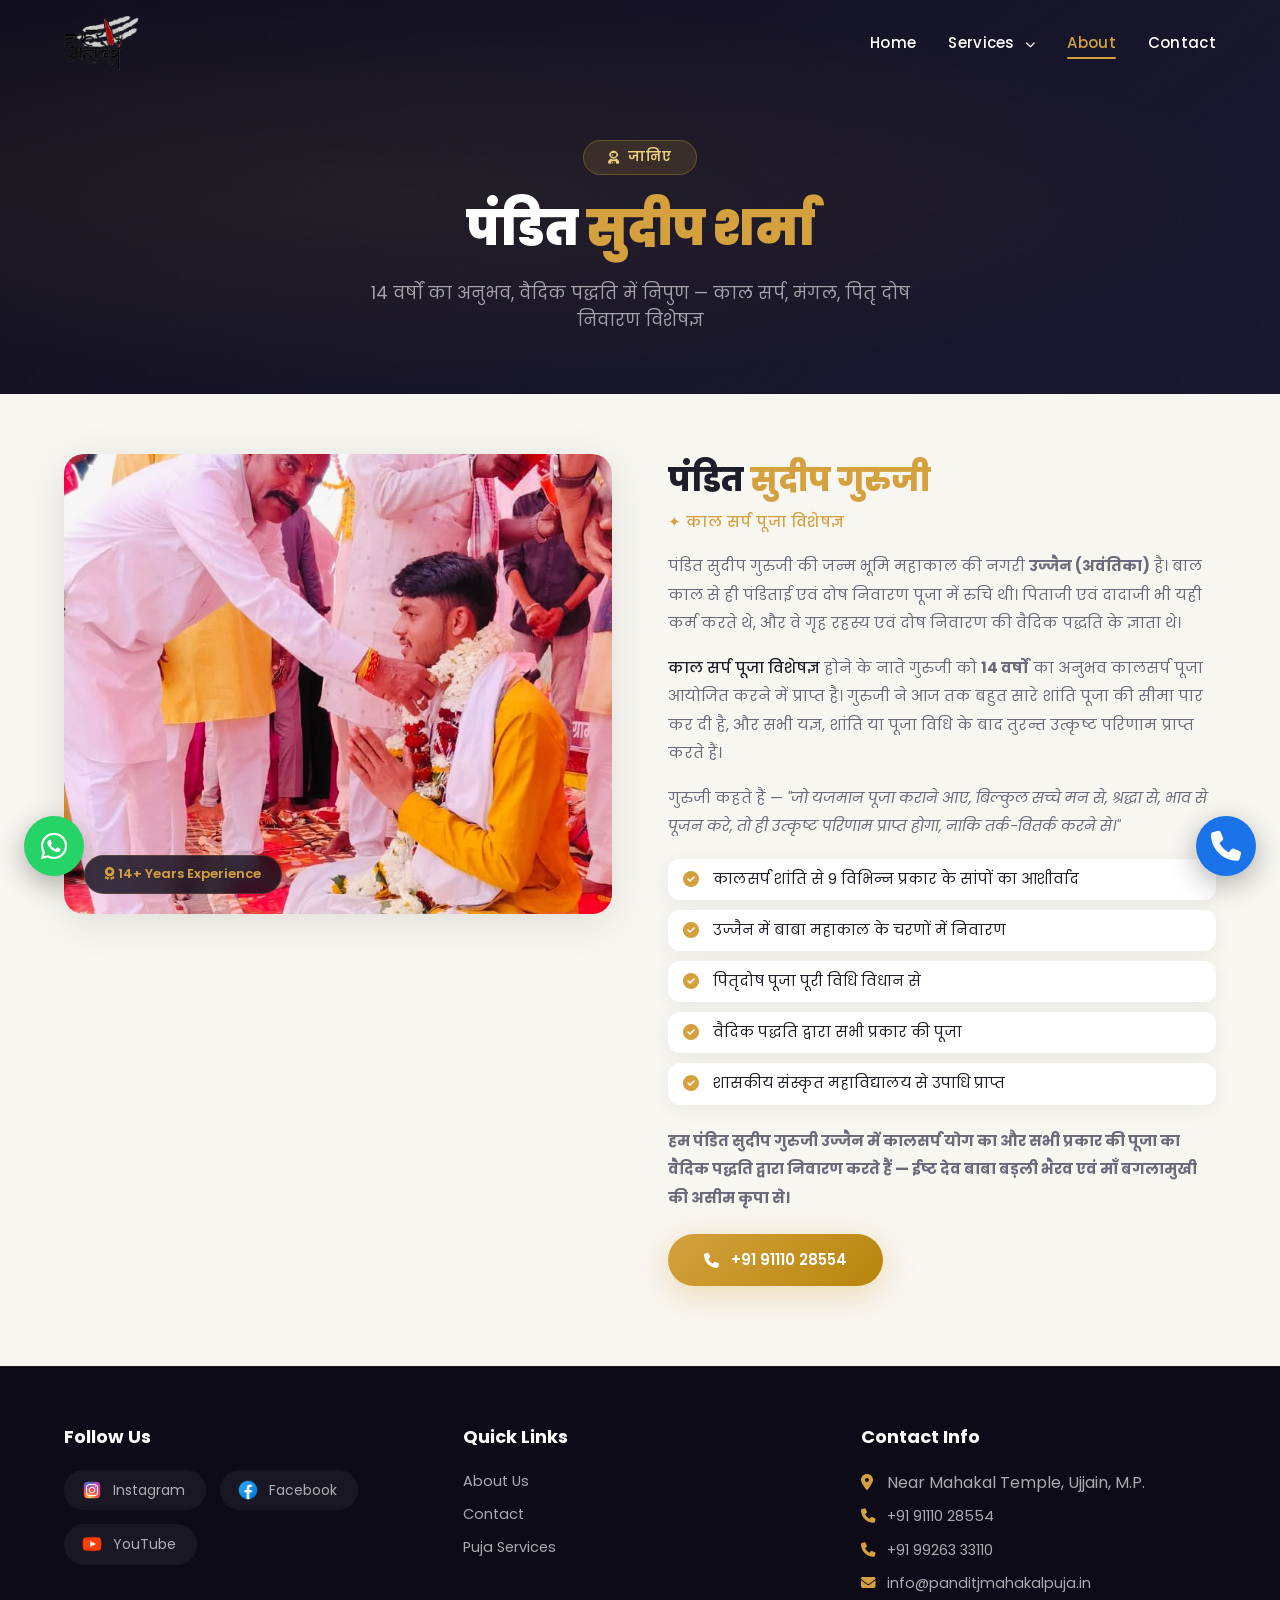
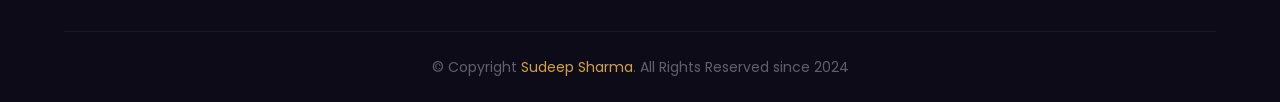
==== About.html @ 3cc4e901 "Initial commit for kaalsarpdosujjain application" ====
<!DOCTYPE html>
<html lang="hi">
<head>
    <meta charset="UTF-8" />
    <meta name="viewport" content="width=device-width, initial-scale=1.0" />
    <title>About - पंडित सुदीप शर्मा | काल सर्प दोष पूजा उज्जैन</title>
    <link href="https://fonts.googleapis.com/css2?family=Annapurna+SIL:wght@400;700&family=Poppins:wght@300;400;500;600;700;800;900&display=swap" rel="stylesheet" />
    <link rel="stylesheet" href="https://cdnjs.cloudflare.com/ajax/libs/font-awesome/6.5.0/css/all.min.css" />
    <style>
        /* ============================================================
                   ROOT VARIABLES – PROFESSIONAL COLOR PALETTE
                   ============================================================ */
        :root {
            --gold: #d4a13e;
            --gold-dark: #b8860b;
            --gold-light: #f0d080;
            --gold-glow: rgba(212, 161, 62, 0.30);
            --dark: #0d0b18;
            --dark-soft: #1a1830;
            --dark-card: #1e1c2e;
            --dark-bg: #12101e;
            --cream: #f8f6f1;
            --white: #ffffff;
            --text-dark: #1e1e2a;
            --text-muted: #6a6a7a;
            --text-light: rgba(255, 255, 255, 0.80);
            --shadow-sm: 0 4px 20px rgba(0, 0, 0, 0.06);
            --shadow-md: 0 8px 40px rgba(0, 0, 0, 0.10);
            --shadow-lg: 0 20px 60px rgba(0, 0, 0, 0.30);
            --shadow-gold: 0 8px 32px rgba(212, 161, 62, 0.35);
            --radius: 20px;
            --radius-sm: 12px;
            --transition: 0.5s cubic-bezier(0.25, 0.46, 0.45, 0.94);
        }

        /* ============================================================
                   RESET & BASE
                   ============================================================ */
        * {
            margin: 0;
            padding: 0;
            box-sizing: border-box;
        }
        html {
            scroll-behavior: smooth;
        }
        body {
            font-family: 'Poppins', 'Annapurna SIL', sans-serif;
            background: var(--cream);
            color: var(--text-dark);
            overflow-x: hidden;
            line-height: 1.6;
        }
        a {
            text-decoration: none;
            color: inherit;
        }
        img {
            max-width: 100%;
            display: block;
        }
        .container {
            max-width: 1200px;
            margin: 0 auto;
            padding: 0 24px;
        }

        /* ============================================================
                   SCROLLBAR
                   ============================================================ */
        ::-webkit-scrollbar {
            width: 8px;
        }
        ::-webkit-scrollbar-track {
            background: var(--dark);
        }
        ::-webkit-scrollbar-thumb {
            background: var(--gold);
            border-radius: 10px;
        }

        /* ============================================================
                   BACK TO TOP
                   ============================================================ */
        .backtotop {
            position: fixed;
            bottom: 100px;
            right: 28px;
            z-index: 999;
            opacity: 0;
            pointer-events: none;
            transition: opacity 0.4s;
        }
        .backtotop.visible {
            opacity: 1;
            pointer-events: auto;
        }
        .backtotop .scroll {
            display: flex;
            align-items: center;
            justify-content: center;
            width: 50px;
            height: 50px;
            border-radius: 50%;
            background: linear-gradient(135deg, var(--gold), var(--gold-dark));
            color: #fff;
            font-size: 20px;
            box-shadow: var(--shadow-gold);
            transition: var(--transition);
            position: relative;
            overflow: hidden;
        }
        .backtotop .scroll:hover {
            transform: scale(1.10) translateY(-4px);
            box-shadow: 0 12px 40px rgba(212, 161, 62, 0.5);
        }
        .backtotop .scroll i {
            position: absolute;
            left: 50%;
            transition: 0.3s;
        }
        .backtotop .scroll i:nth-child(1) {
            top: 50%;
            transform: translate(-50%, -50%);
        }
        .backtotop .scroll i:nth-child(2) {
            top: 120%;
            transform: translate(-50%, -50%);
            opacity: 0;
        }
        .backtotop .scroll:hover i:nth-child(1) {
            top: -20%;
            opacity: 0;
        }
        .backtotop .scroll:hover i:nth-child(2) {
            top: 50%;
            opacity: 1;
        }

        /* ============================================================
                   FLOATING WHATSAPP & PHONE
                   ============================================================ */
        .wp-float,
        .wp-float2 {
            position: fixed;
            z-index: 1000;
            width: 60px;
            height: 60px;
            border-radius: 50%;
            display: flex;
            align-items: center;
            justify-content: center;
            color: #fff;
            font-size: 30px;
            box-shadow: 0 8px 28px rgba(0, 0, 0, 0.3);
            transition: var(--transition);
            animation: pulse-float 2s infinite alternate;
        }
        .wp-float {
            bottom: 24px;
            left: 24px;
            background: #25D366;
        }
        .wp-float2 {
            bottom: 24px;
            right: 24px;
            background: #1a73e8;
        }
        .wp-float:hover,
        .wp-float2:hover {
            transform: scale(1.12);
        }
        @keyframes pulse-float {
            0% {
                transform: scale(1);
            }
            100% {
                transform: scale(1.06);
            }
        }

        /* ============================================================
                   NAVBAR
                   ============================================================ */
        .navbar {
            position: fixed;
            top: 0;
            left: 0;
            right: 0;
            z-index: 999;
            padding: 16px 0;
            transition: var(--transition);
            background: transparent;
        }
        .navbar.scrolled {
            background: rgba(13, 11, 24, 0.94);
            backdrop-filter: blur(16px);
            box-shadow: 0 4px 30px rgba(0, 0, 0, 0.3);
            padding: 10px 0;
        }
        .navbar .container {
            display: flex;
            align-items: center;
            justify-content: space-between;
        }
        .navbar-brand img {
            height: 54px;
            width: auto;
            transition: var(--transition);
        }
        .navbar.scrolled .navbar-brand img {
            height: 46px;
        }
        .nav-links {
            display: flex;
            align-items: center;
            gap: 32px;
            list-style: none;
        }
        .nav-links a {
            color: #fff;
            font-weight: 500;
            font-size: 15px;
            letter-spacing: 0.3px;
            position: relative;
            padding: 4px 0;
            transition: var(--transition);
        }
        .nav-links a::after {
            content: '';
            position: absolute;
            bottom: -2px;
            left: 0;
            width: 0;
            height: 2.5px;
            background: var(--gold);
            transition: var(--transition);
            border-radius: 4px;
        }
        .nav-links a:hover::after,
        .nav-links a.active::after {
            width: 100%;
        }
        .nav-links a:hover,
        .nav-links a.active {
            color: var(--gold);
        }
        .nav-links .dropdown {
            position: relative;
        }
        .nav-links .dropdown-menu {
            position: absolute;
            top: 130%;
            left: 0;
            background: rgba(20, 18, 30, 0.96);
            backdrop-filter: blur(14px);
            border-radius: var(--radius-sm);
            padding: 12px 0;
            min-width: 220px;
            opacity: 0;
            visibility: hidden;
            transform: translateY(12px);
            transition: var(--transition);
            list-style: none;
            box-shadow: var(--shadow-lg);
            border: 1px solid rgba(255, 255, 255, 0.06);
        }
        .nav-links .dropdown:hover .dropdown-menu {
            opacity: 1;
            visibility: visible;
            transform: translateY(0);
        }
        .nav-links .dropdown-menu a {
            display: block;
            padding: 10px 28px;
            color: #eee;
            font-weight: 400;
            font-size: 14px;
            border-left: 3px solid transparent;
            transition: var(--transition);
        }
        .nav-links .dropdown-menu a:hover {
            background: rgba(212, 161, 62, 0.10);
            color: var(--gold);
            border-left-color: var(--gold);
        }
        .nav-toggle {
            display: none;
            flex-direction: column;
            gap: 5px;
            cursor: pointer;
            background: none;
            border: none;
            padding: 6px;
        }
        .nav-toggle span {
            display: block;
            width: 28px;
            height: 3px;
            background: #fff;
            border-radius: 4px;
            transition: var(--transition);
        }
        .nav-toggle.active span:nth-child(1) {
            transform: rotate(45deg) translate(6px, 7px);
        }
        .nav-toggle.active span:nth-child(2) {
            opacity: 0;
            transform: scaleX(0);
        }
        .nav-toggle.active span:nth-child(3) {
            transform: rotate(-45deg) translate(6px, -7px);
        }

        /* ============================================================
                   PAGE BANNER
                   ============================================================ */
        .page-banner {
            position: relative;
            padding: 140px 0 60px;
            background: linear-gradient(145deg, var(--dark-bg), var(--dark-soft));
            text-align: center;
            color: #fff;
            overflow: hidden;
        }
        .page-banner::after {
            content: '';
            position: absolute;
            inset: 0;
            background: radial-gradient(ellipse at 30% 50%, rgba(212, 161, 62, 0.08) 0%, transparent 70%);
            pointer-events: none;
        }
        .page-banner .container {
            position: relative;
            z-index: 2;
        }
        .page-banner .badge {
            display: inline-flex;
            align-items: center;
            gap: 8px;
            background: rgba(212, 161, 62, 0.15);
            border: 1px solid rgba(212, 161, 62, 0.30);
            color: var(--gold-light);
            padding: 6px 24px;
            border-radius: 50px;
            font-size: 13px;
            font-weight: 600;
            letter-spacing: 1.2px;
            text-transform: uppercase;
            margin-bottom: 16px;
            backdrop-filter: blur(6px);
        }
        .page-banner h1 {
            font-size: 48px;
            font-weight: 900;
            margin-bottom: 12px;
            letter-spacing: -0.5px;
        }
        .page-banner h1 span {
            color: var(--gold);
        }
        .page-banner p {
            color: rgba(255, 255, 255, 0.60);
            max-width: 600px;
            margin: 0 auto;
            font-size: 17px;
        }

        /* ============================================================
                   ABOUT SECTION
                   ============================================================ */
        .about-section {
            padding: 60px 0 80px;
            background: var(--cream);
        }
        .about-grid {
            display: grid;
            grid-template-columns: 1fr 1fr;
            gap: 56px;
            align-items: start;
        }

        /* ---- Image ---- */
        .about-image {
            border-radius: var(--radius);
            overflow: hidden;
            box-shadow: var(--shadow-md);
            position: relative;
        }
        .about-image img {
            width: 100%;
            height: 460px;
            object-fit: cover;
            transition: transform 0.7s ease;
        }
        .about-image:hover img {
            transform: scale(1.03);
        }
        .about-image .tag {
            position: absolute;
            bottom: 20px;
            left: 20px;
            background: rgba(13, 11, 24, 0.80);
            backdrop-filter: blur(8px);
            padding: 8px 20px;
            border-radius: 40px;
            color: var(--gold);
            font-weight: 600;
            font-size: 13px;
            border: 1px solid rgba(212, 161, 62, 0.20);
        }

        /* ---- Content ---- */
        .about-content h3 {
            font-size: 32px;
            font-weight: 800;
            margin-bottom: 4px;
            letter-spacing: -0.3px;
        }
        .about-content h3 span {
            color: var(--gold);
        }
        .about-content .title-tag {
            display: inline-block;
            color: var(--gold);
            font-weight: 500;
            font-size: 15px;
            margin-bottom: 18px;
            letter-spacing: 0.5px;
        }
        .about-content p {
            color: var(--text-muted);
            line-height: 1.9;
            margin-bottom: 16px;
            font-size: 15px;
        }
        .about-content .highlight {
            color: var(--text-dark);
            font-weight: 500;
        }

        /* ---- Check List ---- */
        .about-content .check-list {
            display: flex;
            flex-direction: column;
            gap: 10px;
            padding-left: 0;
            margin: 18px 0 22px;
        }
        .about-content .check-list li {
            display: flex;
            align-items: flex-start;
            gap: 14px;
            color: var(--text-dark);
            font-size: 14.5px;
            list-style: none;
            padding: 8px 14px;
            background: #fff;
            border-radius: var(--radius-sm);
            box-shadow: var(--shadow-sm);
            transition: var(--transition);
            border: 1px solid transparent;
        }
        .about-content .check-list li:hover {
            border-color: var(--gold);
            box-shadow: var(--shadow-md);
            transform: translateX(4px);
        }
        .about-content .check-list li i {
            color: var(--gold);
            margin-top: 3px;
            font-size: 16px;
        }

        /* ---- CTA Button ---- */
        .btn-gold {
            display: inline-flex;
            align-items: center;
            gap: 12px;
            background: linear-gradient(135deg, var(--gold), var(--gold-dark));
            color: #fff;
            padding: 14px 36px;
            border-radius: 60px;
            font-weight: 600;
            font-size: 15px;
            border: none;
            cursor: pointer;
            transition: var(--transition);
            box-shadow: var(--shadow-gold);
            position: relative;
            overflow: hidden;
            margin-top: 6px;
        }
        .btn-gold::before {
            content: '';
            position: absolute;
            inset: 0;
            background: linear-gradient(135deg, var(--gold-dark), var(--gold));
            opacity: 0;
            transition: var(--transition);
        }
        .btn-gold:hover::before {
            opacity: 1;
        }
        .btn-gold:hover {
            transform: translateY(-3px) scale(1.02);
            box-shadow: 0 14px 44px rgba(212, 161, 62, 0.5);
        }
        .btn-gold span,
        .btn-gold i {
            position: relative;
            z-index: 1;
        }

        /* ============================================================
                   FOOTER
                   ============================================================ */
        footer {
            background: var(--dark);
            color: rgba(255, 255, 255, 0.65);
            padding: 56px 0 24px;
            border-top: 1px solid rgba(255, 255, 255, 0.04);
        }
        footer .footer-grid {
            display: grid;
            grid-template-columns: repeat(auto-fit, minmax(200px, 1fr));
            gap: 44px;
            margin-bottom: 36px;
        }
        footer h5 {
            color: #fff;
            font-weight: 700;
            font-size: 18px;
            margin-bottom: 18px;
        }
        footer .footer-links {
            display: flex;
            flex-direction: column;
            gap: 10px;
        }
        footer .footer-links a {
            transition: var(--transition);
            font-size: 14.5px;
        }
        footer .footer-links a:hover {
            color: var(--gold);
            padding-left: 6px;
        }
        footer .social-links {
            display: flex;
            flex-wrap: wrap;
            gap: 14px;
        }
        footer .social-links a {
            display: inline-flex;
            align-items: center;
            gap: 10px;
            background: rgba(255, 255, 255, 0.05);
            padding: 8px 20px 8px 16px;
            border-radius: 40px;
            transition: var(--transition);
            font-size: 14px;
            border: 1px solid transparent;
        }
        footer .social-links a:hover {
            background: rgba(212, 161, 62, 0.12);
            color: var(--gold);
            border-color: rgba(212, 161, 62, 0.20);
            transform: translateY(-2px);
        }
        footer .social-links a img {
            width: 22px;
            height: 22px;
        }
        footer .copyright {
            text-align: center;
            padding-top: 24px;
            border-top: 1px solid rgba(255, 255, 255, 0.06);
            font-size: 14px;
            color: rgba(255, 255, 255, 0.35);
        }
        footer .copyright span {
            color: var(--gold);
        }

        /* ============================================================
                   RESPONSIVE
                   ============================================================ */
        @media (max-width: 992px) {
            .about-grid {
                grid-template-columns: 1fr;
                gap: 40px;
            }
            .about-image img {
                height: 340px;
            }
            .page-banner h1 {
                font-size: 38px;
            }
        }

        @media (max-width: 768px) {
            .nav-links {
                position: fixed;
                top: 0;
                right: -100%;
                width: 290px;
                height: 100vh;
                background: rgba(13, 11, 24, 0.98);
                backdrop-filter: blur(20px);
                flex-direction: column;
                padding: 100px 36px 40px;
                gap: 18px;
                transition: var(--transition);
                align-items: flex-start;
                box-shadow: -8px 0 48px rgba(0, 0, 0, 0.5);
                border-left: 1px solid rgba(255, 255, 255, 0.05);
            }
            .nav-links.open {
                right: 0;
            }
            .nav-toggle {
                display: flex;
            }
            .nav-links .dropdown-menu {
                position: static;
                background: transparent;
                backdrop-filter: none;
                padding: 6px 0 6px 18px;
                opacity: 1;
                visibility: visible;
                transform: none;
                box-shadow: none;
                border: none;
                display: none;
            }
            .nav-links .dropdown:hover .dropdown-menu {
                display: block;
            }

            .page-banner {
                padding: 120px 0 40px;
            }
            .page-banner h1 {
                font-size: 30px;
            }

            .about-content h3 {
                font-size: 26px;
            }
            .about-image img {
                height: 260px;
            }

            .wp-float,
            .wp-float2 {
                width: 52px;
                height: 52px;
                font-size: 24px;
            }
            .backtotop {
                bottom: 84px;
                right: 16px;
            }
            .backtotop .scroll {
                width: 44px;
                height: 44px;
                font-size: 17px;
            }
        }

        @media (max-width: 480px) {
            .page-banner h1 {
                font-size: 24px;
            }
            .about-content .check-list li {
                padding: 6px 12px;
                font-size: 13.5px;
            }
            footer .footer-grid {
                grid-template-columns: 1fr;
                gap: 28px;
            }
            .btn-gold {
                width: 100%;
                justify-content: center;
            }
        }

        /* ============================================================
                   FADE-UP UTILITY
                   ============================================================ */
        .fade-up {
            opacity: 0;
            transform: translateY(30px);
            transition: opacity 0.8s ease, transform 0.8s ease;
        }
        .fade-up.visible {
            opacity: 1;
            transform: translateY(0);
        }
    </style>
</head>
<body>

    <!-- ===== WHATSAPP & PHONE ===== -->
    <a href="https://api.whatsapp.com/send?phone=919111028554&text=*%F0%9F%99%8F%F0%9F%99%8F%E0%A4%9C%E0%A4%AF%20%E0%A4%B6%E0%A5%8D%E0%A4%B0%E0%A5%80%20%E0%A4%AE%E0%A4%B9%E0%A4%BE%E0%A4%95%E0%A4%BE%E0%A4%B2%F0%9F%99%8F%F0%9F%99%8F*" class="wp-float" target="_blank" aria-label="WhatsApp">
        <i class="fab fa-whatsapp"></i>
    </a>
    <a href="tel:+919111028554" class="wp-float2" aria-label="Call">
        <i class="fas fa-phone"></i>
    </a>

    <!-- ===== BACK TO TOP ===== -->
    <div class="backtotop" id="backTop">
        <a href="#" class="scroll" aria-label="Back to top">
            <i class="fas fa-arrow-up"></i>
            <i class="fas fa-arrow-up"></i>
        </a>
    </div>

    <!-- ===== NAVBAR ===== -->
    <nav class="navbar" id="navbar">
        <div class="container">
            <a href="index.html" class="navbar-brand">
                <img src="./logo/logo8.png" alt="Pandit Sudeep Sharma Logo" />
            </a>
            <button class="nav-toggle" id="navToggle" aria-label="Toggle menu">
                <span></span><span></span><span></span>
            </button>
            <ul class="nav-links" id="navLinks">
                <li><a href="index.html">Home</a></li>
                <li class="dropdown">
                    <a href="service.html">Services <i class="fas fa-chevron-down" style="font-size:10px;margin-left:6px;"></i></a>
                    <ul class="dropdown-menu">
                        <li><a href="service.html#kaal-sarp">काल सर्प दोष पूजा</a></li>
                        <li><a href="service.html#mangal">मंगल दोष पूजा</a></li>
                        <li><a href="service.html#pitra">पितृ दोष पूजा</a></li>
                        <li><a href="service.html#all">सभी पूजा</a></li>
                    </ul>
                </li>
                <li><a href="about.html" class="active">About</a></li>
                <li><a href="contact.html">Contact</a></li>
            </ul>
        </div>
    </nav>

    <!-- ===== PAGE BANNER ===== -->
    <section class="page-banner">
        <div class="container">
            <div class="badge"><i class="fas fa-user-astronaut"></i> जानिए</div>
            <h1>पंडित <span>सुदीप शर्मा</span></h1>
            <p>14 वर्षों का अनुभव, वैदिक पद्धति में निपुण — काल सर्प, मंगल, पितृ दोष निवारण विशेषज्ञ</p>
        </div>
    </section>

    <!-- ===== ABOUT SECTION ===== -->
    <section class="about-section">
        <div class="container">
            <div class="about-grid">

                <!-- ===== IMAGE ===== -->
                <div class="about-image fade-up">
                    <img src="./sudeep-img/sudeep-img1.jpeg" alt="Pandit Sudeep Sharma" />
                    <div class="tag"><i class="fas fa-award"></i> 14+ Years Experience</div>
                </div>

                <!-- ===== CONTENT ===== -->
                <div class="about-content fade-up">
                    <h3>पंडित <span>सुदीप गुरुजी</span></h3>
                    <span class="title-tag">✦ काल सर्प पूजा विशेषज्ञ</span>

                    <p>
                        पंडित सुदीप गुरुजी की जन्म भूमि महाकाल की नगरी <strong>उज्जैन (अवंतिका)</strong> है। बाल काल से ही पंडिताई एवं दोष निवारण पूजा में रुचि थी। पिताजी एवं दादाजी भी यही कर्म करते थे, और वे गृह रहस्य एवं दोष निवारण की वैदिक पद्धति के ज्ञाता थे।
                    </p>

                    <p>
                        <span class="highlight">काल सर्प पूजा विशेषज्ञ</span> होने के नाते गुरुजी को <strong>14 वर्षों</strong> का अनुभव कालसर्प पूजा आयोजित करने में प्राप्त है। गुरुजी ने आज तक बहुत सारे शांति पूजा की सीमा पार कर दी है, और सभी यज्ञ, शांति या पूजा विधि के बाद तुरन्त उत्कृष्ट परिणाम प्राप्त करते हैं।
                    </p>

                    <p>
                        गुरुजी कहते हैं — <em>"जो यजमान पूजा कराने आए, बिल्कुल सच्चे मन से, श्रद्धा से, भाव से पूजन करे, तो ही उत्कृष्ट परिणाम प्राप्त होगा, नाकि तर्क-वितर्क करने से।"</em>
                    </p>

                    <!-- ===== CHECK LIST ===== -->
                    <ul class="check-list">
                        <li><i class="fas fa-check-circle"></i> कालसर्प शांति से 9 विभिन्न प्रकार के सांपों का आशीर्वाद</li>
                        <li><i class="fas fa-check-circle"></i> उज्जैन में बाबा महाकाल के चरणों में निवारण</li>
                        <li><i class="fas fa-check-circle"></i> पितृदोष पूजा पूरी विधि विधान से</li>
                        <li><i class="fas fa-check-circle"></i> वैदिक पद्धति द्वारा सभी प्रकार की पूजा</li>
                        <li><i class="fas fa-check-circle"></i> शासकीय संस्कृत महाविद्यालय से उपाधि प्राप्त</li>
                    </ul>

                    <p>
                        <strong>हम पंडित सुदीप गुरुजी उज्जैन में कालसर्प योग का और सभी प्रकार की पूजा का वैदिक पद्धति द्वारा निवारण करते हैं — ईष्ट देव बाबा बड़ली भैरव एवं माँ बगलामुखी की असीम कृपा से।</strong>
                    </p>

                    <a href="tel:+919111028554" class="btn-gold">
                        <i class="fas fa-phone"></i>
                        <span>+91 91110 28554</span>
                    </a>
                </div>

            </div>
        </div>
    </section>

    <!-- ===== FOOTER ===== -->
    <footer>
        <div class="container">
            <div class="footer-grid">
                <div>
                    <h5>Follow Us</h5>
                    <div class="social-links">
                        <a href="https://www.instagram.com/pandit_sudeep_sharma" target="_blank" aria-label="Instagram">
                            <img src="./img/icon/instagram.png" alt="Instagram" /> Instagram
                        </a>
                        <a href="https://www.facebook.com/profile.php?id=100082259976965" target="_blank" aria-label="Facebook">
                            <img src="./img/icon/facebook.png" alt="Facebook" /> Facebook
                        </a>
                        <a href="https://www.youtube.com" target="_blank" aria-label="YouTube">
                            <img src="./img/icon/youtube.png" alt="YouTube" /> YouTube
                        </a>
                    </div>
                </div>
                <div>
                    <h5>Quick Links</h5>
                    <div class="footer-links">
                        <a href="about.html">About Us</a>
                        <a href="contact.html">Contact</a>
                        <a href="service.html">Puja Services</a>
                    </div>
                </div>
                <div>
                    <h5>Contact Info</h5>
                    <div class="footer-links">
                        <span><i class="fas fa-map-marker-alt" style="color:var(--gold);width:22px;"></i> Near Mahakal Temple, Ujjain, M.P.</span>
                        <a href="tel:+919111028554"><i class="fas fa-phone" style="color:var(--gold);width:22px;"></i> +91 91110 28554</a>
                        <a href="tel:+919926333110"><i class="fas fa-phone" style="color:var(--gold);width:22px;"></i> +91 99263 33110</a>
                        <a href="mailto:info@panditjmahakalpuja.in"><i class="fas fa-envelope" style="color:var(--gold);width:22px;"></i> info@panditjmahakalpuja.in</a>
                    </div>
                </div>
            </div>
            <div class="copyright">
                © Copyright <span>Sudeep Sharma</span>. All Rights Reserved since 2024
            </div>
        </div>
    </footer>

    <!-- ============================================================
    SCRIPTS
    ============================================================ -->
    <script>
        // ---- NAVBAR SCROLL ----
        const navbar = document.getElementById('navbar');
        const backTop = document.getElementById('backTop');

        window.addEventListener('scroll', () => {
            const scrollY = window.scrollY;
            navbar.classList.toggle('scrolled', scrollY > 60);
            backTop.classList.toggle('visible', scrollY > 450);
        });

        // ---- MOBILE NAV TOGGLE ----
        const navToggle = document.getElementById('navToggle');
        const navLinks = document.getElementById('navLinks');

        navToggle.addEventListener('click', () => {
            navToggle.classList.toggle('active');
            navLinks.classList.toggle('open');
        });

        navLinks.querySelectorAll('a').forEach(link => {
            link.addEventListener('click', () => {
                navToggle.classList.remove('active');
                navLinks.classList.remove('open');
            });
        });

        // ---- SMOOTH SCROLL for anchor links ----
        document.querySelectorAll('a[href^="#"]').forEach(anchor => {
            anchor.addEventListener('click', function(e) {
                const target = document.querySelector(this.getAttribute('href'));
                if (target) {
                    e.preventDefault();
                    target.scrollIntoView({ behavior: 'smooth', block: 'start' });
                }
            });
        });

        // ---- FADE-UP OBSERVER ----
        const fadeEls = document.querySelectorAll('.fade-up');
        const fadeObserver = new IntersectionObserver((entries) => {
            entries.forEach(entry => {
                if (entry.isIntersecting) {
                    entry.target.classList.add('visible');
                }
            });
        }, {
            threshold: 0.12,
            rootMargin: '0px 0px -30px 0px'
        });
        fadeEls.forEach(el => fadeObserver.observe(el));

        // ---- BACK TO TOP click ----
        document.querySelector('.backtotop .scroll').addEventListener('click', function(e) {
            e.preventDefault();
            window.scrollTo({ top: 0, behavior: 'smooth' });
        });
    </script>

</body>
</html>
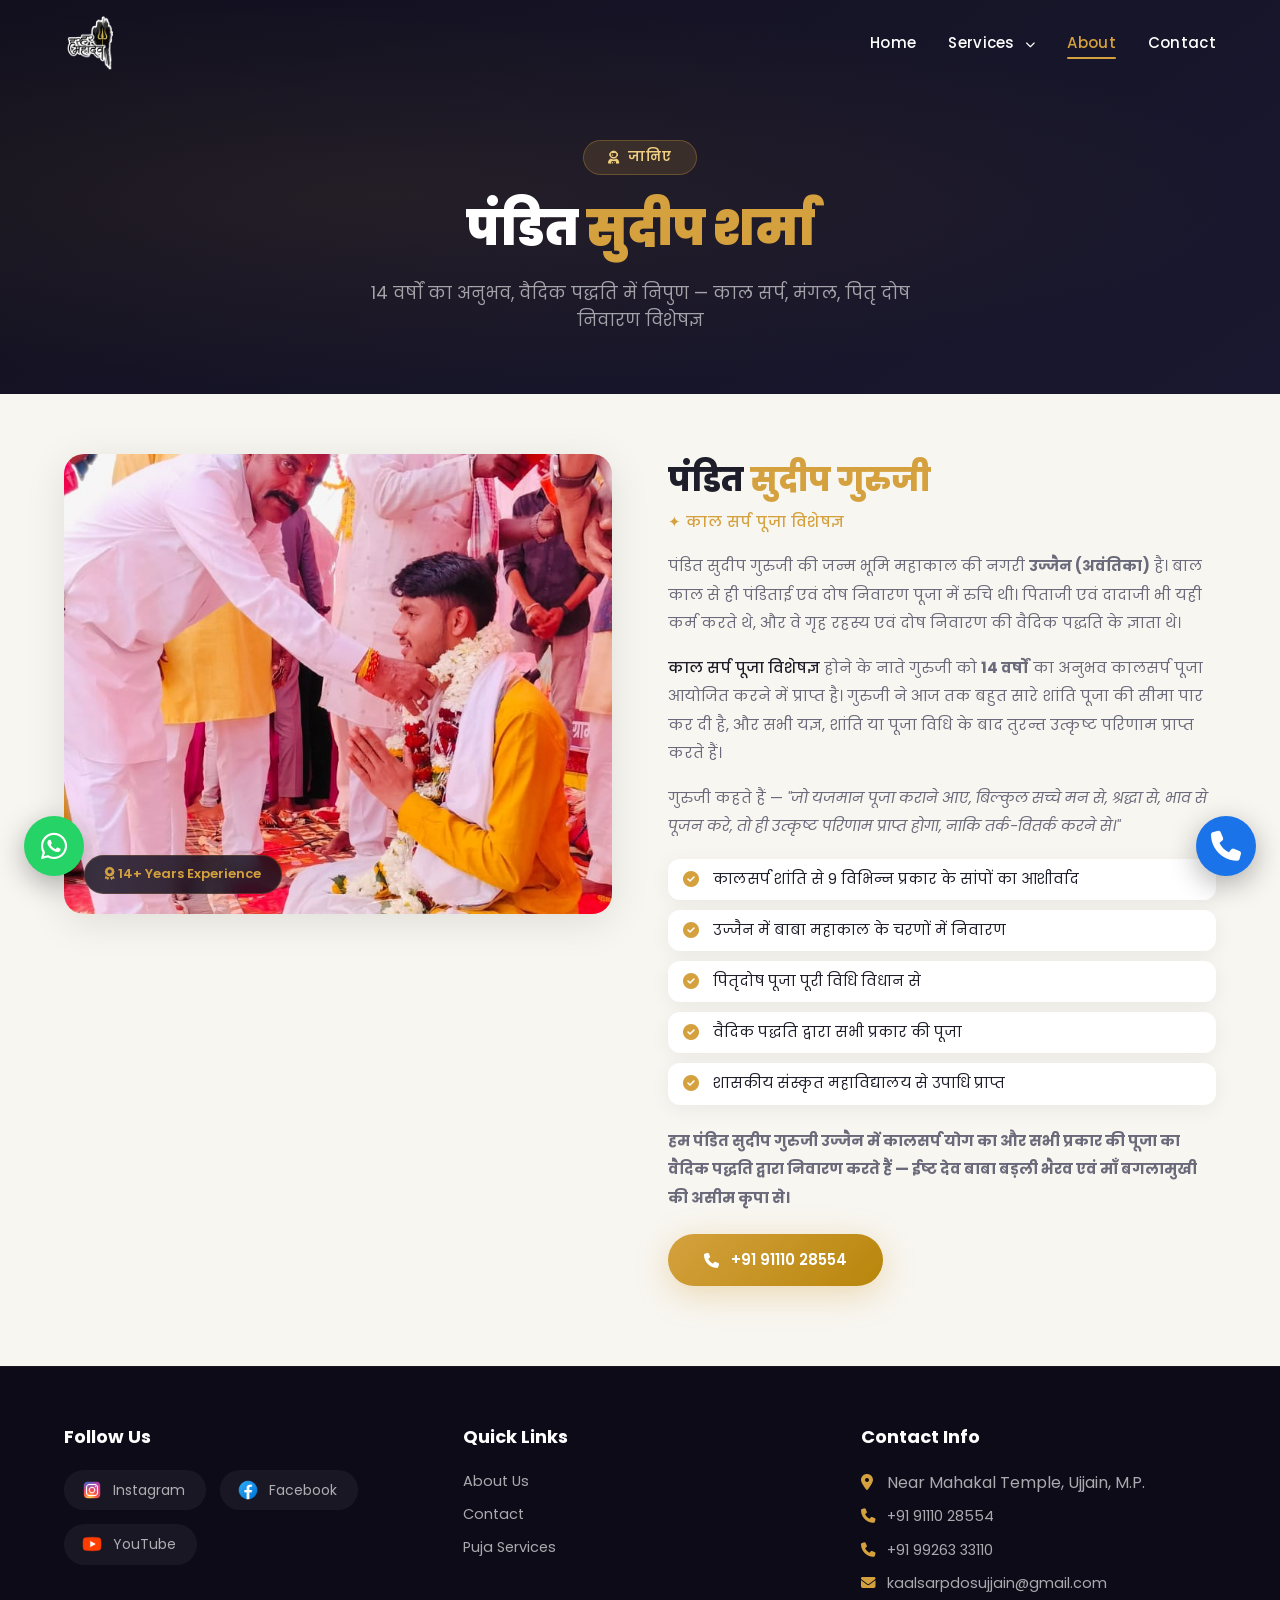
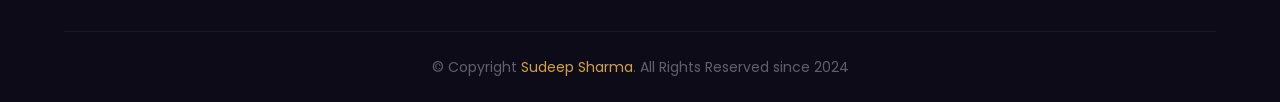
==== commit 024a1b94: "Correct file naming" ====
--- a/About.html
+++ b/About.html
@@ -723,7 +723,7 @@
     <nav class="navbar" id="navbar">
         <div class="container">
             <a href="index.html" class="navbar-brand">
-                <img src="./logo/logo8.png" alt="Pandit Sudeep Sharma Logo" />
+                <img src="./logo/logo1.png" alt="Pandit Sudeep Sharma Logo" />
             </a>
             <button class="nav-toggle" id="navToggle" aria-label="Toggle menu">
                 <span></span><span></span><span></span>
@@ -731,16 +731,16 @@
             <ul class="nav-links" id="navLinks">
                 <li><a href="index.html">Home</a></li>
                 <li class="dropdown">
-                    <a href="service.html">Services <i class="fas fa-chevron-down" style="font-size:10px;margin-left:6px;"></i></a>
+                    <a href="Service.html">Services <i class="fas fa-chevron-down" style="font-size:10px;margin-left:6px;"></i></a>
                     <ul class="dropdown-menu">
-                        <li><a href="service.html#kaal-sarp">काल सर्प दोष पूजा</a></li>
-                        <li><a href="service.html#mangal">मंगल दोष पूजा</a></li>
-                        <li><a href="service.html#pitra">पितृ दोष पूजा</a></li>
-                        <li><a href="service.html#all">सभी पूजा</a></li>
+                        <li><a href="Service.html#kaal-sarp">काल सर्प दोष पूजा</a></li>
+                        <li><a href="Service.html#mangal">मंगल दोष पूजा</a></li>
+                        <li><a href="Service.html#pitra">पितृ दोष पूजा</a></li>
+                        <li><a href="Service.html#all">सभी पूजा</a></li>
                     </ul>
                 </li>
-                <li><a href="about.html" class="active">About</a></li>
-                <li><a href="contact.html">Contact</a></li>
+                <li><a href="Abhout.html" class="active">About</a></li>
+                <li><a href="Contact.html">Contact</a></li>
             </ul>
         </div>
     </nav>
@@ -826,9 +826,9 @@
                 <div>
                     <h5>Quick Links</h5>
                     <div class="footer-links">
-                        <a href="about.html">About Us</a>
-                        <a href="contact.html">Contact</a>
-                        <a href="service.html">Puja Services</a>
+                        <a href="Abhout.html">About Us</a>
+                        <a href="Contact.html">Contact</a>
+                        <a href="Service.html">Puja Services</a>
                     </div>
                 </div>
                 <div>
@@ -837,7 +837,7 @@
                         <span><i class="fas fa-map-marker-alt" style="color:var(--gold);width:22px;"></i> Near Mahakal Temple, Ujjain, M.P.</span>
                         <a href="tel:+919111028554"><i class="fas fa-phone" style="color:var(--gold);width:22px;"></i> +91 91110 28554</a>
                         <a href="tel:+919926333110"><i class="fas fa-phone" style="color:var(--gold);width:22px;"></i> +91 99263 33110</a>
-                        <a href="mailto:info@panditjmahakalpuja.in"><i class="fas fa-envelope" style="color:var(--gold);width:22px;"></i> info@panditjmahakalpuja.in</a>
+                        <a href="mailto:kaalsarpdosujjain@gmail.com"><i class="fas fa-envelope" style="color:var(--gold);width:22px;"></i> kaalsarpdosujjain@gmail.com</a>
                     </div>
                 </div>
             </div>
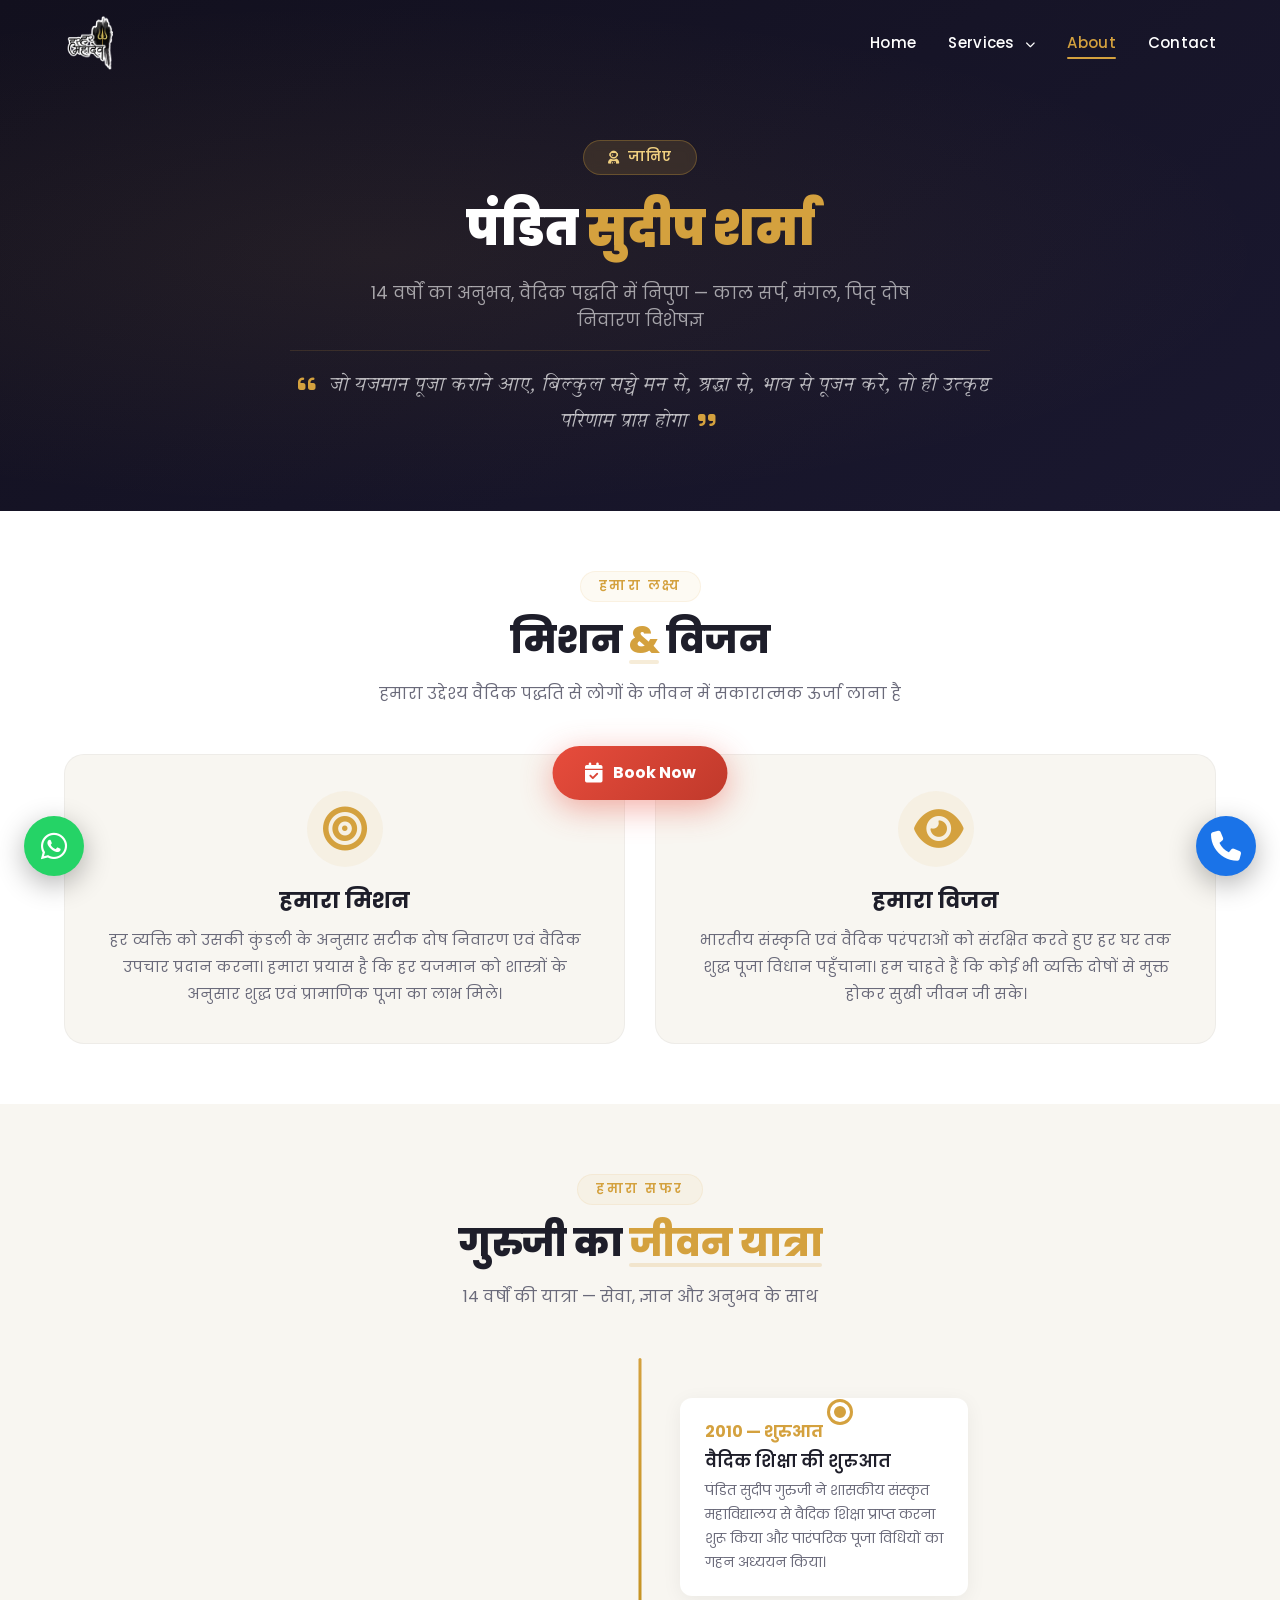
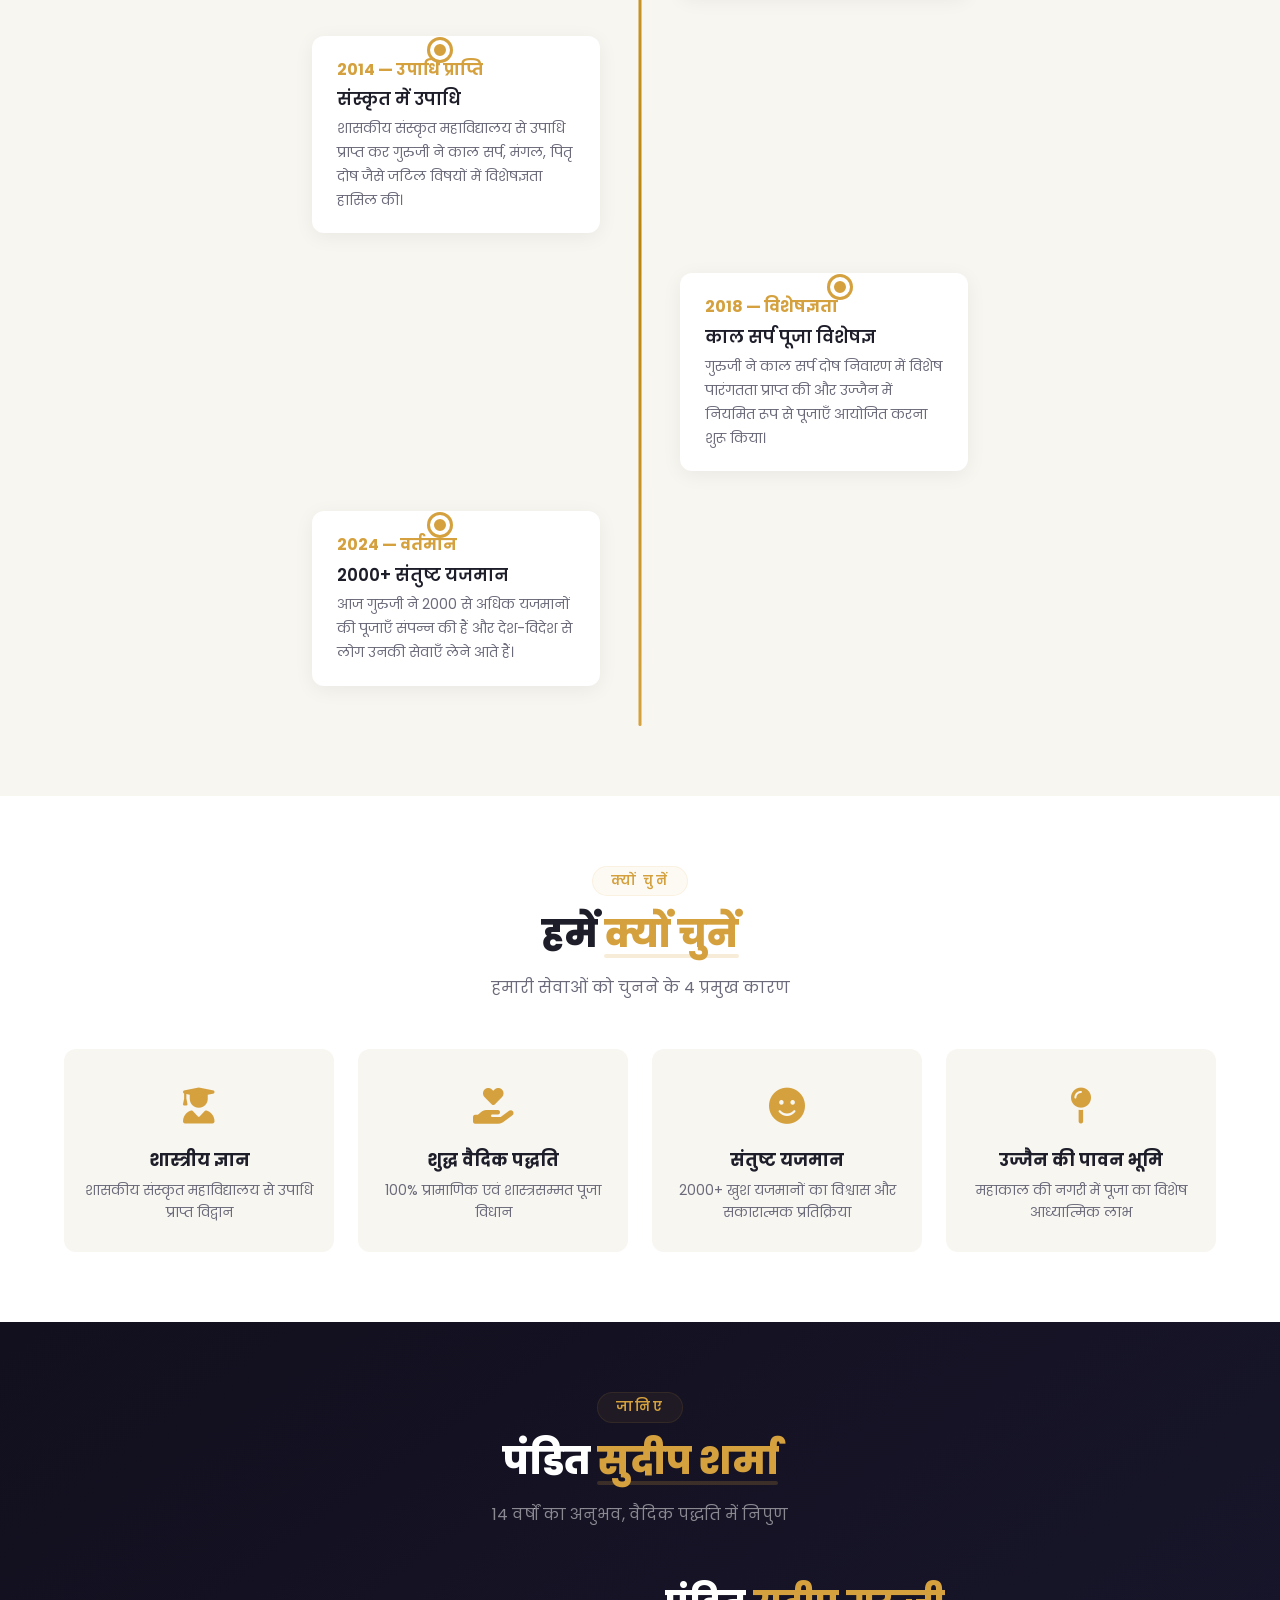
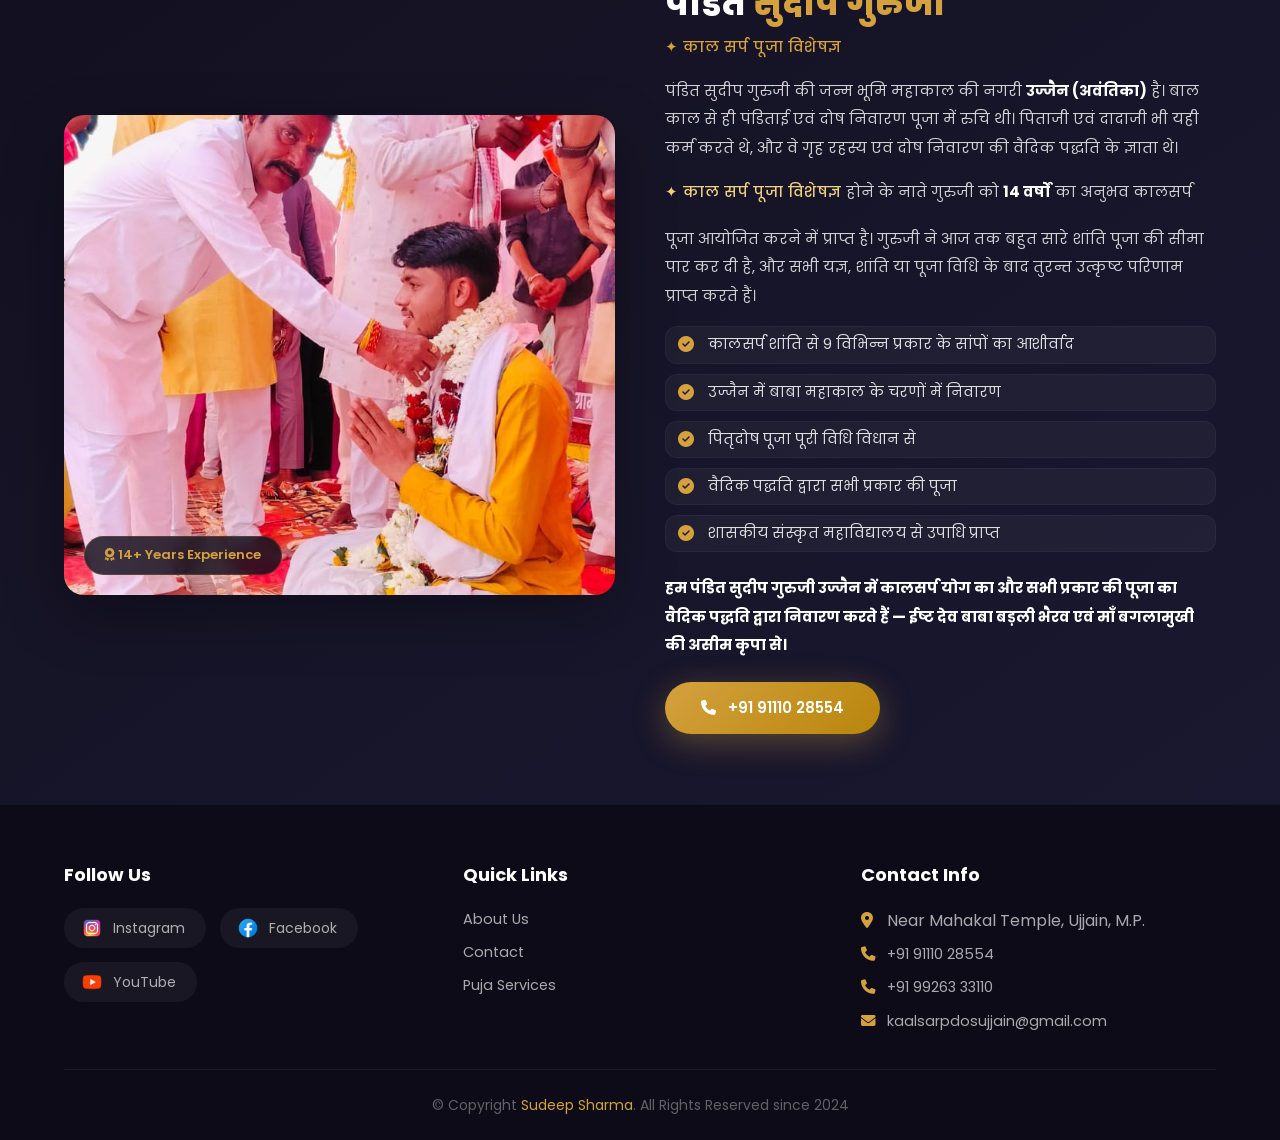
==== commit a3bca29c: "Make UI change with more modern design" ====
--- a/About.html
+++ b/About.html
@@ -66,6 +66,21 @@
         }
 
         /* ============================================================
+                   SCROLL PROGRESS BAR
+                   ============================================================ */
+        .scroll-progress {
+            position: fixed;
+            top: 0;
+            left: 0;
+            z-index: 10000;
+            height: 3px;
+            background: linear-gradient(90deg, var(--gold), var(--gold-dark));
+            width: 0%;
+            transition: width 0.1s ease;
+            box-shadow: 0 0 20px rgba(212, 161, 62, 0.3);
+        }
+
+        /* ============================================================
                    SCROLLBAR
                    ============================================================ */
         ::-webkit-scrollbar {
@@ -180,7 +195,61 @@
         }
 
         /* ============================================================
-                   NAVBAR
+                   BOOK NOW FLOATING BUTTON
+                   ============================================================ */
+        .book-float {
+            position: fixed;
+            bottom: 100px;
+            left: 50%;
+            transform: translateX(-50%);
+            z-index: 999;
+            display: flex;
+            align-items: center;
+            gap: 10px;
+            background: linear-gradient(135deg, #e74c3c, #c0392b);
+            color: #fff;
+            padding: 14px 32px;
+            border-radius: 60px;
+            font-weight: 700;
+            font-size: 16px;
+            box-shadow: 0 8px 32px rgba(231, 76, 60, 0.45);
+            transition: var(--transition);
+            animation: pulse-book 2.5s infinite alternate;
+            text-decoration: none;
+        }
+        .book-float:hover {
+            transform: translateX(-50%) scale(1.06);
+            box-shadow: 0 12px 48px rgba(231, 76, 60, 0.6);
+        }
+        .book-float i {
+            font-size: 20px;
+        }
+        @keyframes pulse-book {
+            0% {
+                box-shadow: 0 8px 32px rgba(231, 76, 60, 0.35);
+            }
+            100% {
+                box-shadow: 0 8px 48px rgba(231, 76, 60, 0.65);
+            }
+        }
+        @media (max-width: 768px) {
+            .book-float {
+                bottom: 85px;
+                padding: 12px 24px;
+                font-size: 14px;
+            }
+        }
+        @media (max-width: 480px) {
+            .book-float {
+                bottom: 75px;
+                padding: 10px 18px;
+                font-size: 12px;
+                gap: 6px;
+            }
+        }
+
+        /* ============================================================
+                   NAVBAR (SAME AS OTHER PAGES)
                    ============================================================ */
         .navbar {
             position: fixed;
@@ -313,11 +382,11 @@
         }
 
         /* ============================================================
-                   PAGE BANNER
+                   PAGE BANNER (UNIQUE – WITH QUOTE)
                    ============================================================ */
         .page-banner {
             position: relative;
-            padding: 140px 0 60px;
+            padding: 140px 0 70px;
             background: linear-gradient(145deg, var(--dark-bg), var(--dark-soft));
             text-align: center;
             color: #fff;
@@ -359,44 +428,296 @@
         .page-banner h1 span {
             color: var(--gold);
         }
-        .page-banner p {
-            color: rgba(255, 255, 255, 0.60);
+        .page-banner .banner-quote {
+            font-size: 20px;
+            font-style: italic;
+            color: rgba(255, 255, 255, 0.70);
+            max-width: 700px;
+            margin: 16px auto 0;
+            line-height: 1.8;
+            font-weight: 300;
+            border-top: 1px solid rgba(212, 161, 62, 0.15);
+            padding-top: 18px;
+        }
+        .page-banner .banner-quote i {
+            color: var(--gold);
+            margin: 0 6px;
+        }
+
+        /* ============================================================
+                   SECTION TITLES (UNIQUE STYLING)
+                   ============================================================ */
+        .section-title-alt {
+            text-align: center;
+            margin-bottom: 48px;
+        }
+        .section-title-alt .sub {
+            display: inline-flex;
+            align-items: center;
+            gap: 8px;
+            color: var(--gold);
+            font-weight: 600;
+            font-size: 13px;
+            letter-spacing: 2.5px;
+            text-transform: uppercase;
+            margin-bottom: 8px;
+            background: rgba(212, 161, 62, 0.06);
+            padding: 4px 18px;
+            border-radius: 40px;
+            border: 1px solid rgba(212, 161, 62, 0.10);
+        }
+        .section-title-alt h2 {
+            font-size: 38px;
+            font-weight: 800;
+            color: var(--text-dark);
+            letter-spacing: -0.5px;
+        }
+        .section-title-alt h2 span {
+            color: var(--gold);
+            position: relative;
+        }
+        .section-title-alt h2 span::after {
+            content: '';
+            position: absolute;
+            bottom: 2px;
+            left: 0;
+            right: 0;
+            height: 4px;
+            background: var(--gold);
+            opacity: 0.20;
+            border-radius: 4px;
+        }
+        .section-title-alt p {
+            color: var(--text-muted);
             max-width: 600px;
-            margin: 0 auto;
-            font-size: 17px;
-        }
-
-        /* ============================================================
-                   ABOUT SECTION
-                   ============================================================ */
-        .about-section {
-            padding: 60px 0 80px;
-            background: var(--cream);
-        }
-        .about-grid {
+            margin: 10px auto 0;
+            font-size: 16px;
+        }
+
+        /* ============================================================
+                   UNIQUE: MISSION & VISION SECTION
+                   ============================================================ */
+        .mission-vision-section {
+            padding: 60px 0;
+            background: #fff;
+        }
+        .mission-vision-grid {
             display: grid;
             grid-template-columns: 1fr 1fr;
-            gap: 56px;
-            align-items: start;
-        }
-
-        /* ---- Image ---- */
-        .about-image {
+            gap: 30px;
+        }
+        .mv-card {
+            padding: 36px 32px;
+            border-radius: var(--radius);
+            transition: var(--transition);
+            border: 1px solid rgba(0, 0, 0, 0.04);
+            background: var(--cream);
+            position: relative;
+            overflow: hidden;
+            text-align: center;
+        }
+        .mv-card::before {
+            content: '';
+            position: absolute;
+            top: 0;
+            left: 0;
+            right: 0;
+            height: 4px;
+            background: linear-gradient(90deg, var(--gold), var(--gold-dark));
+            transform: scaleX(0);
+            transform-origin: left;
+            transition: var(--transition);
+        }
+        .mv-card:hover::before {
+            transform: scaleX(1);
+        }
+        .mv-card:hover {
+            transform: translateY(-6px);
+            box-shadow: var(--shadow-md);
+        }
+        .mv-card .icon {
+            font-size: 44px;
+            color: var(--gold);
+            margin-bottom: 16px;
+            display: inline-block;
+            background: rgba(212, 161, 62, 0.08);
+            padding: 16px;
+            border-radius: 50%;
+            width: 76px;
+            height: 76px;
+            line-height: 1;
+        }
+        .mv-card h3 {
+            font-size: 22px;
+            font-weight: 700;
+            margin-bottom: 8px;
+        }
+        .mv-card p {
+            color: var(--text-muted);
+            font-size: 15px;
+            line-height: 1.8;
+        }
+
+        /* ============================================================
+                   UNIQUE: GURU'S JOURNEY / TIMELINE
+                   ============================================================ */
+        .journey-section {
+            padding: 70px 0;
+            background: var(--cream);
+        }
+        .timeline {
+            position: relative;
+            max-width: 800px;
+            margin: 0 auto;
+            padding: 20px 0;
+        }
+        .timeline::before {
+            content: '';
+            position: absolute;
+            left: 50%;
+            transform: translateX(-50%);
+            top: 0;
+            bottom: 0;
+            width: 3px;
+            background: linear-gradient(180deg, var(--gold), var(--gold-dark), var(--gold));
+            border-radius: 4px;
+        }
+        .timeline-item {
+            display: flex;
+            justify-content: flex-end;
+            padding: 20px 40px;
+            position: relative;
+            width: 50%;
+        }
+        .timeline-item:nth-child(odd) {
+            justify-content: flex-start;
+            margin-left: 50%;
+        }
+        .timeline-item .timeline-dot {
+            position: absolute;
+            left: 50%;
+            transform: translateX(-50%);
+            width: 20px;
+            height: 20px;
+            background: var(--gold);
+            border-radius: 50%;
+            border: 4px solid #fff;
+            box-shadow: 0 0 0 3px var(--gold);
+            z-index: 2;
+            top: 24px;
+        }
+        .timeline-item .timeline-content {
+            background: #fff;
+            padding: 20px 24px;
+            border-radius: var(--radius-sm);
+            box-shadow: var(--shadow-sm);
+            width: 90%;
+            transition: var(--transition);
+            border: 1px solid transparent;
+        }
+        .timeline-item .timeline-content:hover {
+            border-color: var(--gold);
+            box-shadow: var(--shadow-md);
+            transform: translateY(-3px);
+        }
+        .timeline-item .timeline-content .year {
+            font-weight: 700;
+            color: var(--gold);
+            font-size: 16px;
+            margin-bottom: 4px;
+        }
+        .timeline-item .timeline-content h4 {
+            font-size: 17px;
+            font-weight: 600;
+            margin-bottom: 4px;
+        }
+        .timeline-item .timeline-content p {
+            font-size: 14px;
+            color: var(--text-muted);
+            line-height: 1.7;
+            margin: 0;
+        }
+
+        /* ============================================================
+                   UNIQUE: WHY CHOOSE US (4 REASONS)
+                   ============================================================ */
+        .why-us-section {
+            padding: 70px 0;
+            background: #fff;
+        }
+        .why-us-grid {
+            display: grid;
+            grid-template-columns: repeat(4, 1fr);
+            gap: 24px;
+        }
+        .why-us-item {
+            text-align: center;
+            padding: 28px 20px;
+            border-radius: var(--radius-sm);
+            background: var(--cream);
+            transition: var(--transition);
+            border: 1px solid transparent;
+        }
+        .why-us-item:hover {
+            border-color: var(--gold);
+            transform: translateY(-6px);
+            box-shadow: var(--shadow-md);
+            background: #fff;
+        }
+        .why-us-item .icon {
+            font-size: 36px;
+            color: var(--gold);
+            margin-bottom: 12px;
+            display: inline-block;
+        }
+        .why-us-item h4 {
+            font-size: 17px;
+            font-weight: 700;
+            margin-bottom: 4px;
+        }
+        .why-us-item p {
+            font-size: 14px;
+            color: var(--text-muted);
+            line-height: 1.6;
+            margin: 0;
+        }
+
+        /* ============================================================
+                   ABOUT PROFILE (MAIN – WITH DIFFERENT LAYOUT)
+                   ============================================================ */
+        .about-profile-section {
+            padding: 70px 0;
+            background: linear-gradient(145deg, var(--dark-bg), var(--dark-soft));
+            color: #fff;
+        }
+        .about-profile-section .section-title-alt h2 {
+            color: #fff;
+        }
+        .about-profile-section .section-title-alt p {
+            color: rgba(255, 255, 255, 0.50);
+        }
+        .about-profile-grid {
+            display: grid;
+            grid-template-columns: 1fr 1fr;
+            gap: 50px;
+            align-items: center;
+        }
+        .about-profile-image {
             border-radius: var(--radius);
             overflow: hidden;
-            box-shadow: var(--shadow-md);
+            box-shadow: var(--shadow-lg);
             position: relative;
         }
-        .about-image img {
+        .about-profile-image img {
             width: 100%;
-            height: 460px;
+            height: 480px;
             object-fit: cover;
             transition: transform 0.7s ease;
         }
-        .about-image:hover img {
+        .about-profile-image:hover img {
             transform: scale(1.03);
         }
-        .about-image .tag {
+        .about-profile-image .tag {
             position: absolute;
             bottom: 20px;
             left: 20px;
@@ -409,18 +730,15 @@
             font-size: 13px;
             border: 1px solid rgba(212, 161, 62, 0.20);
         }
-
-        /* ---- Content ---- */
-        .about-content h3 {
-            font-size: 32px;
+        .about-profile-content h3 {
+            font-size: 34px;
             font-weight: 800;
             margin-bottom: 4px;
-            letter-spacing: -0.3px;
-        }
-        .about-content h3 span {
-            color: var(--gold);
-        }
-        .about-content .title-tag {
+        }
+        .about-profile-content h3 span {
+            color: var(--gold);
+        }
+        .about-profile-content .title-tag {
             display: inline-block;
             color: var(--gold);
             font-weight: 500;
@@ -428,51 +746,41 @@
             margin-bottom: 18px;
             letter-spacing: 0.5px;
         }
-        .about-content p {
-            color: var(--text-muted);
+        .about-profile-content p {
+            color: var(--text-light);
             line-height: 1.9;
             margin-bottom: 16px;
             font-size: 15px;
         }
-        .about-content .highlight {
-            color: var(--text-dark);
-            font-weight: 500;
-        }
-
-        /* ---- Check List ---- */
-        .about-content .check-list {
+        .about-profile-content .check-list {
             display: flex;
             flex-direction: column;
             gap: 10px;
             padding-left: 0;
-            margin: 18px 0 22px;
-        }
-        .about-content .check-list li {
+            margin: 16px 0 22px;
+        }
+        .about-profile-content .check-list li {
             display: flex;
             align-items: flex-start;
             gap: 14px;
-            color: var(--text-dark);
+            color: rgba(255, 255, 255, 0.85);
             font-size: 14.5px;
             list-style: none;
-            padding: 8px 14px;
-            background: #fff;
+            padding: 6px 12px;
+            background: rgba(255, 255, 255, 0.04);
             border-radius: var(--radius-sm);
-            box-shadow: var(--shadow-sm);
-            transition: var(--transition);
-            border: 1px solid transparent;
-        }
-        .about-content .check-list li:hover {
-            border-color: var(--gold);
-            box-shadow: var(--shadow-md);
-            transform: translateX(4px);
-        }
-        .about-content .check-list li i {
+            border: 1px solid rgba(255, 255, 255, 0.04);
+            transition: var(--transition);
+        }
+        .about-profile-content .check-list li:hover {
+            border-color: rgba(212, 161, 62, 0.30);
+            background: rgba(212, 161, 62, 0.04);
+        }
+        .about-profile-content .check-list li i {
             color: var(--gold);
             margin-top: 3px;
             font-size: 16px;
         }
-
-        /* ---- CTA Button ---- */
         .btn-gold {
             display: inline-flex;
             align-items: center;
@@ -513,7 +821,7 @@
         }
 
         /* ============================================================
-                   FOOTER
+                   FOOTER (SAME AS OTHER PAGES)
                    ============================================================ */
         footer {
             background: var(--dark);
@@ -587,15 +895,21 @@
                    RESPONSIVE
                    ============================================================ */
         @media (max-width: 992px) {
-            .about-grid {
+            .mission-vision-grid {
                 grid-template-columns: 1fr;
-                gap: 40px;
-            }
-            .about-image img {
+            }
+            .about-profile-grid {
+                grid-template-columns: 1fr;
+                gap: 30px;
+            }
+            .about-profile-image img {
                 height: 340px;
             }
             .page-banner h1 {
                 font-size: 38px;
+            }
+            .why-us-grid {
+                grid-template-columns: repeat(2, 1fr);
             }
         }
 
@@ -644,14 +958,40 @@
             .page-banner h1 {
                 font-size: 30px;
             }
-
-            .about-content h3 {
+            .page-banner .banner-quote {
+                font-size: 16px;
+            }
+
+            .timeline::before {
+                left: 20px;
+            }
+            .timeline-item {
+                width: 100%;
+                padding: 10px 20px 10px 50px;
+                justify-content: flex-start;
+            }
+            .timeline-item:nth-child(odd) {
+                margin-left: 0;
+                justify-content: flex-start;
+            }
+            .timeline-item .timeline-dot {
+                left: 20px;
+                transform: translateX(-50%);
+            }
+            .timeline-item .timeline-content {
+                width: 100%;
+            }
+
+            .why-us-grid {
+                grid-template-columns: 1fr 1fr;
+                gap: 16px;
+            }
+            .about-profile-image img {
+                height: 260px;
+            }
+            .about-profile-content h3 {
                 font-size: 26px;
             }
-            .about-image img {
-                height: 260px;
-            }
-
             .wp-float,
             .wp-float2 {
                 width: 52px;
@@ -673,9 +1013,30 @@
             .page-banner h1 {
                 font-size: 24px;
             }
-            .about-content .check-list li {
-                padding: 6px 12px;
-                font-size: 13.5px;
+            .why-us-grid {
+                grid-template-columns: 1fr 1fr;
+                gap: 12px;
+            }
+            .why-us-item {
+                padding: 18px 12px;
+            }
+            .why-us-item .icon {
+                font-size: 28px;
+            }
+            .why-us-item h4 {
+                font-size: 14px;
+            }
+            .why-us-item p {
+                font-size: 12px;
+            }
+            .mv-card {
+                padding: 24px 18px;
+            }
+            .mv-card .icon {
+                width: 60px;
+                height: 60px;
+                font-size: 30px;
+                padding: 12px;
             }
             footer .footer-grid {
                 grid-template-columns: 1fr;
@@ -702,6 +1063,9 @@
     </style>
 </head>
 <body>
+
+    <!-- ===== SCROLL PROGRESS BAR ===== -->
+    <div class="scroll-progress" id="scrollProgress"></div>
 
     <!-- ===== WHATSAPP & PHONE ===== -->
     <a href="https://api.whatsapp.com/send?phone=919111028554&text=*%F0%9F%99%8F%F0%9F%99%8F%E0%A4%9C%E0%A4%AF%20%E0%A4%B6%E0%A5%8D%E0%A4%B0%E0%A5%80%20%E0%A4%AE%E0%A4%B9%E0%A4%BE%E0%A4%95%E0%A4%BE%E0%A4%B2%F0%9F%99%8F%F0%9F%99%8F*" class="wp-float" target="_blank" aria-label="WhatsApp">
@@ -711,6 +1075,12 @@
         <i class="fas fa-phone"></i>
     </a>
 
+    <!-- ===== BOOK NOW FLOATING BUTTON ===== -->
+    <a href="tel:+919111028554" class="book-float" aria-label="Book Now">
+        <i class="fas fa-calendar-check"></i>
+        <span>Book Now</span>
+    </a>
+
     <!-- ===== BACK TO TOP ===== -->
     <div class="backtotop" id="backTop">
         <a href="#" class="scroll" aria-label="Back to top">
@@ -719,7 +1089,7 @@
         </a>
     </div>
 
-    <!-- ===== NAVBAR ===== -->
+    <!-- ===== NAVBAR (SAME AS OTHER PAGES) ===== -->
     <nav class="navbar" id="navbar">
         <div class="container">
             <a href="index.html" class="navbar-brand">
@@ -739,50 +1109,161 @@
                         <li><a href="Service.html#all">सभी पूजा</a></li>
                     </ul>
                 </li>
-                <li><a href="Abhout.html" class="active">About</a></li>
+                <li><a href="About.html" class="active">About</a></li>
                 <li><a href="Contact.html">Contact</a></li>
             </ul>
         </div>
     </nav>
 
-    <!-- ===== PAGE BANNER ===== -->
+    <!-- ============================================================
+    ===== PAGE BANNER (UNIQUE – WITH QUOTE) =====
+    ============================================================ -->
     <section class="page-banner">
         <div class="container">
             <div class="badge"><i class="fas fa-user-astronaut"></i> जानिए</div>
             <h1>पंडित <span>सुदीप शर्मा</span></h1>
-            <p>14 वर्षों का अनुभव, वैदिक पद्धति में निपुण — काल सर्प, मंगल, पितृ दोष निवारण विशेषज्ञ</p>
+            <p style="color:rgba(255,255,255,0.60);max-width:600px;margin:0 auto;font-size:17px;">
+                14 वर्षों का अनुभव, वैदिक पद्धति में निपुण — काल सर्प, मंगल, पितृ दोष निवारण विशेषज्ञ
+            </p>
+            <div class="banner-quote">
+                <i class="fas fa-quote-left"></i> 
+                जो यजमान पूजा कराने आए, बिल्कुल सच्चे मन से, श्रद्धा से, भाव से पूजन करे, तो ही उत्कृष्ट परिणाम प्राप्त होगा
+                <i class="fas fa-quote-right"></i>
+            </div>
         </div>
     </section>
 
-    <!-- ===== ABOUT SECTION ===== -->
-    <section class="about-section">
+    <!-- ============================================================
+    ===== UNIQUE: MISSION & VISION SECTION =====
+    ============================================================ -->
+    <section class="mission-vision-section">
         <div class="container">
-            <div class="about-grid">
-
-                <!-- ===== IMAGE ===== -->
-                <div class="about-image fade-up">
+            <div class="section-title-alt">
+                <span class="sub">हमारा लक्ष्य</span>
+                <h2>मिशन <span>&amp;</span> विजन</h2>
+                <p>हमारा उद्देश्य वैदिक पद्धति से लोगों के जीवन में सकारात्मक ऊर्जा लाना है</p>
+            </div>
+            <div class="mission-vision-grid">
+                <div class="mv-card fade-up">
+                    <div class="icon"><i class="fas fa-bullseye"></i></div>
+                    <h3>हमारा मिशन</h3>
+                    <p>हर व्यक्ति को उसकी कुंडली के अनुसार सटीक दोष निवारण एवं वैदिक उपचार प्रदान करना। हमारा प्रयास है कि हर यजमान को शास्त्रों के अनुसार शुद्ध एवं प्रामाणिक पूजा का लाभ मिले।</p>
+                </div>
+                <div class="mv-card fade-up">
+                    <div class="icon"><i class="fas fa-eye"></i></div>
+                    <h3>हमारा विजन</h3>
+                    <p>भारतीय संस्कृति एवं वैदिक परंपराओं को संरक्षित करते हुए हर घर तक शुद्ध पूजा विधान पहुँचाना। हम चाहते हैं कि कोई भी व्यक्ति दोषों से मुक्त होकर सुखी जीवन जी सके।</p>
+                </div>
+            </div>
+        </div>
+    </section>
+
+    <!-- ============================================================
+    ===== UNIQUE: GURU'S JOURNEY TIMELINE =====
+    ============================================================ -->
+    <section class="journey-section">
+        <div class="container">
+            <div class="section-title-alt">
+                <span class="sub">हमारा सफर</span>
+                <h2>गुरुजी का <span>जीवन यात्रा</span></h2>
+                <p>14 वर्षों की यात्रा — सेवा, ज्ञान और अनुभव के साथ</p>
+            </div>
+            <div class="timeline">
+                <div class="timeline-item fade-up">
+                    <div class="timeline-dot"></div>
+                    <div class="timeline-content">
+                        <div class="year">2010 — शुरुआत</div>
+                        <h4>वैदिक शिक्षा की शुरुआत</h4>
+                        <p>पंडित सुदीप गुरुजी ने शासकीय संस्कृत महाविद्यालय से वैदिक शिक्षा प्राप्त करना शुरू किया और पारंपरिक पूजा विधियों का गहन अध्ययन किया।</p>
+                    </div>
+                </div>
+                <div class="timeline-item fade-up">
+                    <div class="timeline-dot"></div>
+                    <div class="timeline-content">
+                        <div class="year">2014 — उपाधि प्राप्ति</div>
+                        <h4>संस्कृत में उपाधि</h4>
+                        <p>शासकीय संस्कृत महाविद्यालय से उपाधि प्राप्त कर गुरुजी ने काल सर्प, मंगल, पितृ दोष जैसे जटिल विषयों में विशेषज्ञता हासिल की।</p>
+                    </div>
+                </div>
+                <div class="timeline-item fade-up">
+                    <div class="timeline-dot"></div>
+                    <div class="timeline-content">
+                        <div class="year">2018 — विशेषज्ञता</div>
+                        <h4>काल सर्प पूजा विशेषज्ञ</h4>
+                        <p>गुरुजी ने काल सर्प दोष निवारण में विशेष पारंगतता प्राप्त की और उज्जैन में नियमित रूप से पूजाएँ आयोजित करना शुरू किया।</p>
+                    </div>
+                </div>
+                <div class="timeline-item fade-up">
+                    <div class="timeline-dot"></div>
+                    <div class="timeline-content">
+                        <div class="year">2024 — वर्तमान</div>
+                        <h4>2000+ संतुष्ट यजमान</h4>
+                        <p>आज गुरुजी ने 2000 से अधिक यजमानों की पूजाएँ संपन्न की हैं और देश-विदेश से लोग उनकी सेवाएँ लेने आते हैं।</p>
+                    </div>
+                </div>
+            </div>
+        </div>
+    </section>
+
+    <!-- ============================================================
+    ===== UNIQUE: WHY CHOOSE US =====
+    ============================================================ -->
+    <section class="why-us-section">
+        <div class="container">
+            <div class="section-title-alt">
+                <span class="sub">क्यों चुनें</span>
+                <h2>हमें <span>क्यों चुनें</span></h2>
+                <p>हमारी सेवाओं को चुनने के 4 प्रमुख कारण</p>
+            </div>
+            <div class="why-us-grid">
+                <div class="why-us-item fade-up">
+                    <div class="icon"><i class="fas fa-user-graduate"></i></div>
+                    <h4>शास्त्रीय ज्ञान</h4>
+                    <p>शासकीय संस्कृत महाविद्यालय से उपाधि प्राप्त विद्वान</p>
+                </div>
+                <div class="why-us-item fade-up">
+                    <div class="icon"><i class="fas fa-hand-holding-heart"></i></div>
+                    <h4>शुद्ध वैदिक पद्धति</h4>
+                    <p>100% प्रामाणिक एवं शास्त्रसम्मत पूजा विधान</p>
+                </div>
+                <div class="why-us-item fade-up">
+                    <div class="icon"><i class="fas fa-smile"></i></div>
+                    <h4>संतुष्ट यजमान</h4>
+                    <p>2000+ खुश यजमानों का विश्वास और सकारात्मक प्रतिक्रिया</p>
+                </div>
+                <div class="why-us-item fade-up">
+                    <div class="icon"><i class="fas fa-map-pin"></i></div>
+                    <h4>उज्जैन की पावन भूमि</h4>
+                    <p>महाकाल की नगरी में पूजा का विशेष आध्यात्मिक लाभ</p>
+                </div>
+            </div>
+        </div>
+    </section>
+
+    <!-- ============================================================
+    ===== ABOUT PROFILE (MAIN) =====
+    ============================================================ -->
+    <section class="about-profile-section">
+        <div class="container">
+            <div class="section-title-alt">
+                <span class="sub">जानिए</span>
+                <h2>पंडित <span>सुदीप शर्मा</span></h2>
+                <p>14 वर्षों का अनुभव, वैदिक पद्धति में निपुण</p>
+            </div>
+            <div class="about-profile-grid">
+                <div class="about-profile-image fade-up">
                     <img src="./sudeep-img/sudeep-img1.jpeg" alt="Pandit Sudeep Sharma" />
                     <div class="tag"><i class="fas fa-award"></i> 14+ Years Experience</div>
                 </div>
-
-                <!-- ===== CONTENT ===== -->
-                <div class="about-content fade-up">
+                <div class="about-profile-content fade-up">
                     <h3>पंडित <span>सुदीप गुरुजी</span></h3>
                     <span class="title-tag">✦ काल सर्प पूजा विशेषज्ञ</span>
-
                     <p>
-                        पंडित सुदीप गुरुजी की जन्म भूमि महाकाल की नगरी <strong>उज्जैन (अवंतिका)</strong> है। बाल काल से ही पंडिताई एवं दोष निवारण पूजा में रुचि थी। पिताजी एवं दादाजी भी यही कर्म करते थे, और वे गृह रहस्य एवं दोष निवारण की वैदिक पद्धति के ज्ञाता थे।
+                        पंडित सुदीप गुरुजी की जन्म भूमि महाकाल की नगरी <strong style="color:#fff;">उज्जैन (अवंतिका)</strong> है। बाल काल से ही पंडिताई एवं दोष निवारण पूजा में रुचि थी। पिताजी एवं दादाजी भी यही कर्म करते थे, और वे गृह रहस्य एवं दोष निवारण की वैदिक पद्धति के ज्ञाता थे।
                     </p>
-
                     <p>
-                        <span class="highlight">काल सर्प पूजा विशेषज्ञ</span> होने के नाते गुरुजी को <strong>14 वर्षों</strong> का अनुभव कालसर्प पूजा आयोजित करने में प्राप्त है। गुरुजी ने आज तक बहुत सारे शांति पूजा की सीमा पार कर दी है, और सभी यज्ञ, शांति या पूजा विधि के बाद तुरन्त उत्कृष्ट परिणाम प्राप्त करते हैं।
+                        <span class="title-tag" style="color:var(--gold-light);">✦ काल सर्प पूजा विशेषज्ञ</span> होने के नाते गुरुजी को <strong style="color:#fff;">14 वर्षों</strong> का अनुभव कालसर्प पूजा आयोजित करने में प्राप्त है। गुरुजी ने आज तक बहुत सारे शांति पूजा की सीमा पार कर दी है, और सभी यज्ञ, शांति या पूजा विधि के बाद तुरन्त उत्कृष्ट परिणाम प्राप्त करते हैं।
                     </p>
-
-                    <p>
-                        गुरुजी कहते हैं — <em>"जो यजमान पूजा कराने आए, बिल्कुल सच्चे मन से, श्रद्धा से, भाव से पूजन करे, तो ही उत्कृष्ट परिणाम प्राप्त होगा, नाकि तर्क-वितर्क करने से।"</em>
-                    </p>
-
-                    <!-- ===== CHECK LIST ===== -->
                     <ul class="check-list">
                         <li><i class="fas fa-check-circle"></i> कालसर्प शांति से 9 विभिन्न प्रकार के सांपों का आशीर्वाद</li>
                         <li><i class="fas fa-check-circle"></i> उज्जैन में बाबा महाकाल के चरणों में निवारण</li>
@@ -790,22 +1271,21 @@
                         <li><i class="fas fa-check-circle"></i> वैदिक पद्धति द्वारा सभी प्रकार की पूजा</li>
                         <li><i class="fas fa-check-circle"></i> शासकीय संस्कृत महाविद्यालय से उपाधि प्राप्त</li>
                     </ul>
-
-                    <p>
-                        <strong>हम पंडित सुदीप गुरुजी उज्जैन में कालसर्प योग का और सभी प्रकार की पूजा का वैदिक पद्धति द्वारा निवारण करते हैं — ईष्ट देव बाबा बड़ली भैरव एवं माँ बगलामुखी की असीम कृपा से।</strong>
+                    <p style="color:rgba(255,255,255,0.80);">
+                        <strong style="color:#fff;">हम पंडित सुदीप गुरुजी उज्जैन में कालसर्प योग का और सभी प्रकार की पूजा का वैदिक पद्धति द्वारा निवारण करते हैं — ईष्ट देव बाबा बड़ली भैरव एवं माँ बगलामुखी की असीम कृपा से।</strong>
                     </p>
-
                     <a href="tel:+919111028554" class="btn-gold">
                         <i class="fas fa-phone"></i>
                         <span>+91 91110 28554</span>
                     </a>
                 </div>
-
             </div>
         </div>
     </section>
 
-    <!-- ===== FOOTER ===== -->
+    <!-- ============================================================
+    ===== FOOTER (SAME AS OTHER PAGES) =====
+    ============================================================ -->
     <footer>
         <div class="container">
             <div class="footer-grid">
@@ -826,7 +1306,7 @@
                 <div>
                     <h5>Quick Links</h5>
                     <div class="footer-links">
-                        <a href="Abhout.html">About Us</a>
+                        <a href="About.html">About Us</a>
                         <a href="Contact.html">Contact</a>
                         <a href="Service.html">Puja Services</a>
                     </div>
@@ -851,6 +1331,15 @@
     SCRIPTS
     ============================================================ -->
     <script>
+        // ---- SCROLL PROGRESS BAR ----
+        const progressBar = document.getElementById('scrollProgress');
+        window.addEventListener('scroll', () => {
+            const scrollTop = window.scrollY;
+            const docHeight = document.documentElement.scrollHeight - window.innerHeight;
+            const progress = (scrollTop / docHeight) * 100;
+            progressBar.style.width = progress + '%';
+        });
+
         // ---- NAVBAR SCROLL ----
         const navbar = document.getElementById('navbar');
         const backTop = document.getElementById('backTop');
